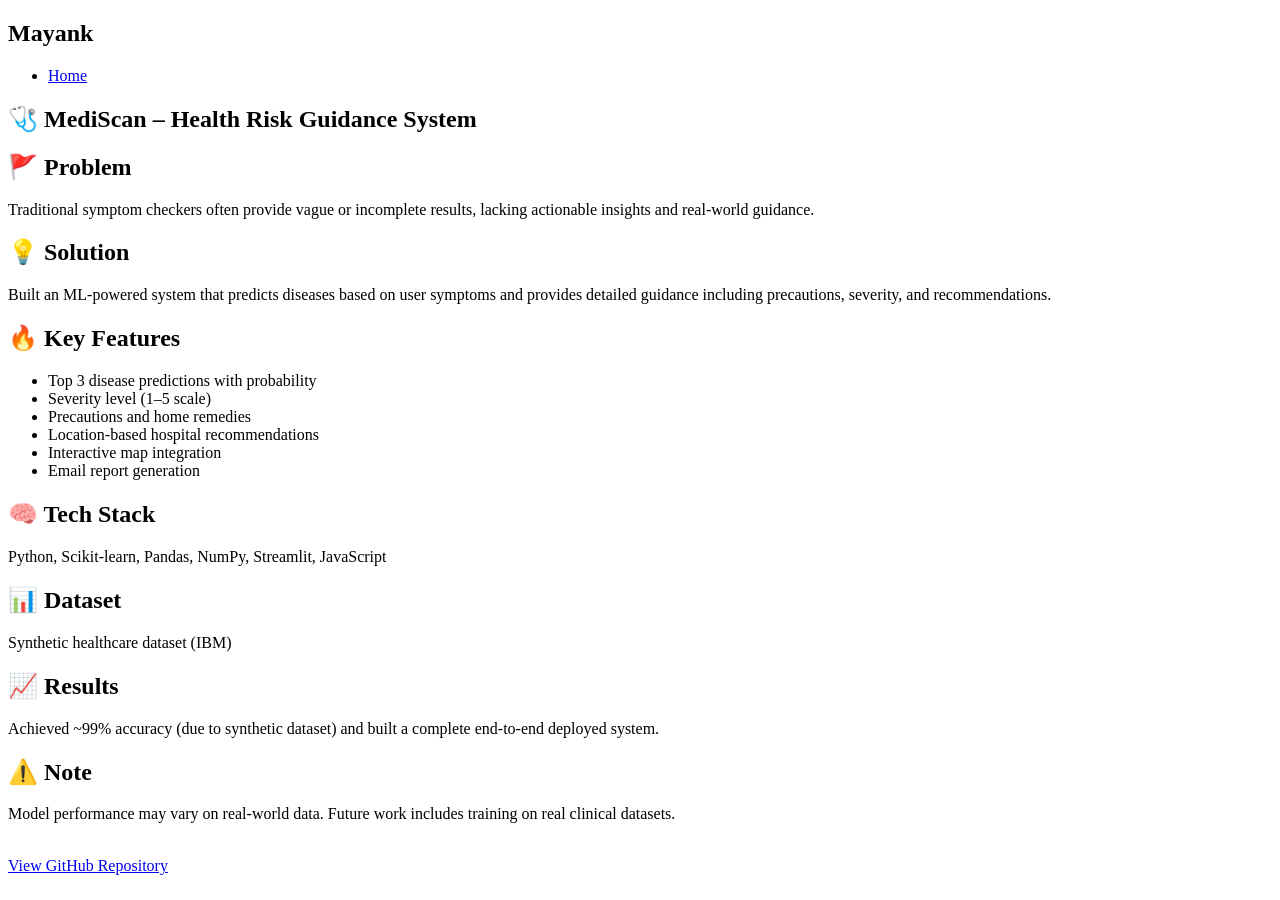
==== projects/mediscan.html @ 31c16c34 "Add new project pages for MediScan, CO2, HR, and Placement" ====
<!DOCTYPE html>
<html lang="en">
<head>
    <meta charset="UTF-8">
    <title>MediScan Project</title>
    <link rel="stylesheet" href="../style.css">
</head>
<body>

<nav>
    <h2>Mayank</h2>
    <ul>
        <li><a href="../index.html">Home</a></li>
    </ul>
</nav>

<section>
    <div class="content-box">
           <h1>🩺 MediScan – Health Risk Guidance System</h1>

    <h2>🚩 Problem</h2>
    <p>
        Traditional symptom checkers often provide vague or incomplete results,
        lacking actionable insights and real-world guidance.
    </p>

    <h2>💡 Solution</h2>
    <p>
        Built an ML-powered system that predicts diseases based on user symptoms
        and provides detailed guidance including precautions, severity, and recommendations.
    </p>

    <h2>🔥 Key Features</h2>
    <ul>
        <li>Top 3 disease predictions with probability</li>
        <li>Severity level (1–5 scale)</li>
        <li>Precautions and home remedies</li>
        <li>Location-based hospital recommendations</li>
        <li>Interactive map integration</li>
        <li>Email report generation</li>
    </ul>

    <h2>🧠 Tech Stack</h2>
    <p>
        Python, Scikit-learn, Pandas, NumPy, Streamlit, JavaScript
    </p>

    <h2>📊 Dataset</h2>
    <p>
        Synthetic healthcare dataset (IBM)
    </p>

    <h2>📈 Results</h2>
    <p>
        Achieved ~99% accuracy (due to synthetic dataset) and built a complete end-to-end deployed system.
    </p>

    <h2>⚠️ Note</h2>
    <p>
        Model performance may vary on real-world data. Future work includes training on real clinical datasets.
    </p>

    <br>

    <a href="..." class="btn">View GitHub Repository</a>
    </div>
</section>
</body>
</html>
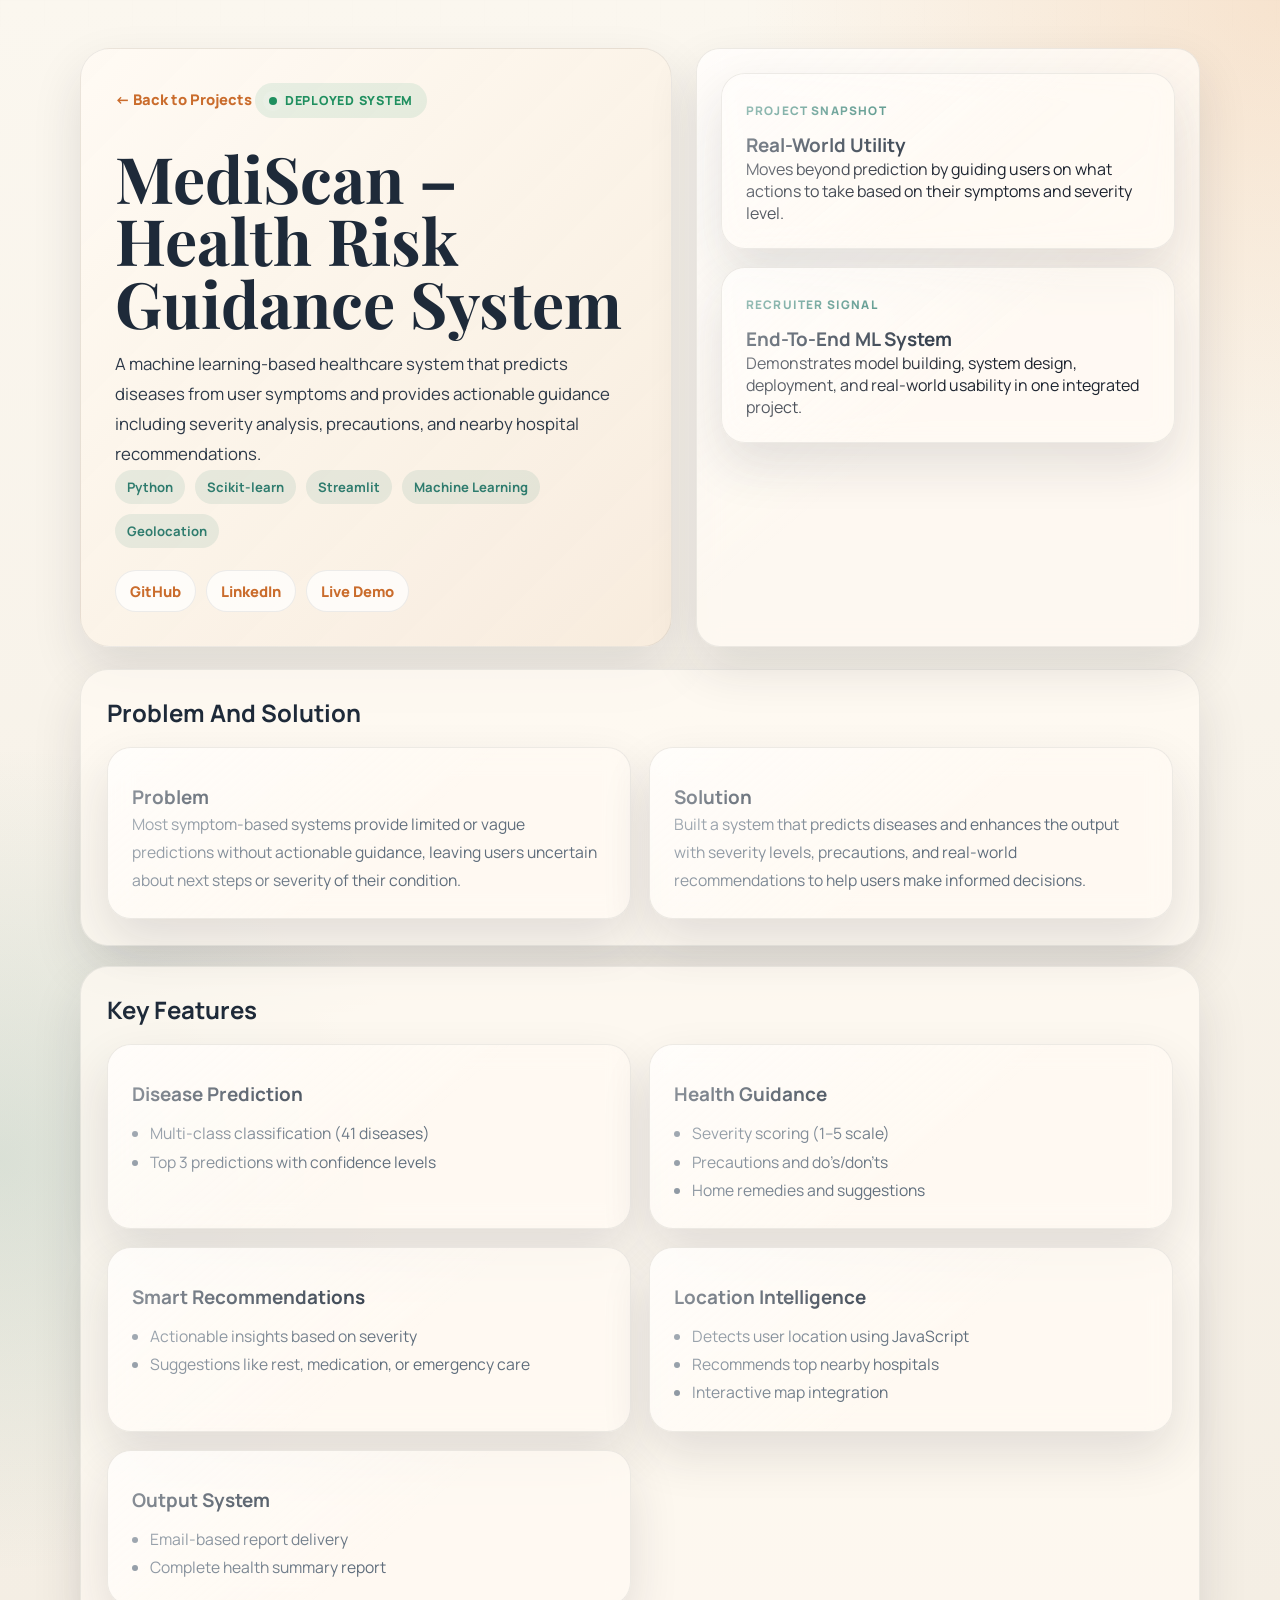
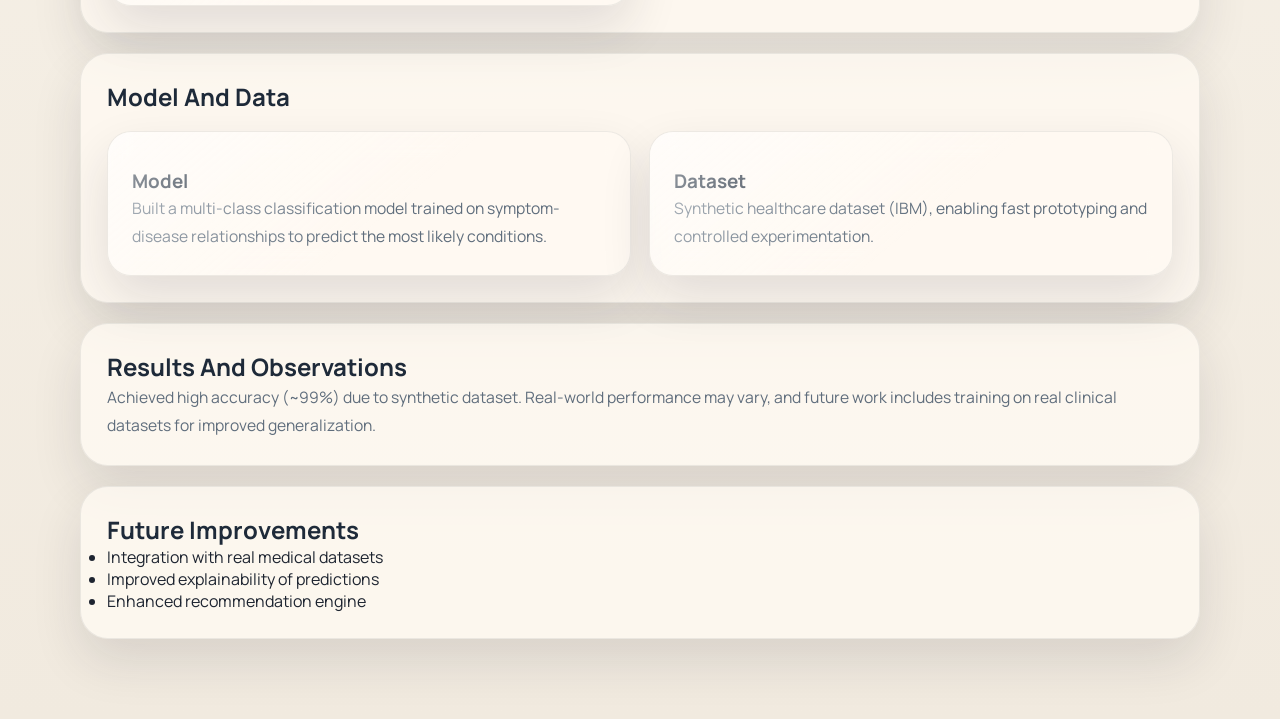
==== commit 5262ffa8: "Refactor code structure for improved readability and maintainability" ====
--- a/projects/mediscan.html
+++ b/projects/mediscan.html
@@ -2,69 +2,193 @@
 <html lang="en">
 <head>
     <meta charset="UTF-8">
-    <title>MediScan Project</title>
+    <meta name="viewport" content="width=device-width, initial-scale=1.0">
+    <title>MediScan | Project Details</title>
+
+    <link href="https://fonts.googleapis.com/css2?family=Manrope:wght@400;500;700;800&family=Playfair+Display:wght@600;700&display=swap" rel="stylesheet">
     <link rel="stylesheet" href="../style.css">
 </head>
-<body>
 
-<nav>
-    <h2>Mayank</h2>
-    <ul>
-        <li><a href="../index.html">Home</a></li>
-    </ul>
-</nav>
+<body class="project-detail-page">
 
-<section>
-    <div class="content-box">
-           <h1>🩺 MediScan – Health Risk Guidance System</h1>
+<div class="detail-shell">
 
-    <h2>🚩 Problem</h2>
-    <p>
-        Traditional symptom checkers often provide vague or incomplete results,
-        lacking actionable insights and real-world guidance.
-    </p>
+    <!-- HERO -->
+    <section class="detail-hero">
 
-    <h2>💡 Solution</h2>
-    <p>
-        Built an ML-powered system that predicts diseases based on user symptoms
-        and provides detailed guidance including precautions, severity, and recommendations.
-    </p>
+        <article class="detail-hero-main">
+            <a class="back-link" href="../index.html#projects">← Back to Projects</a>
 
-    <h2>🔥 Key Features</h2>
-    <ul>
-        <li>Top 3 disease predictions with probability</li>
-        <li>Severity level (1–5 scale)</li>
-        <li>Precautions and home remedies</li>
-        <li>Location-based hospital recommendations</li>
-        <li>Interactive map integration</li>
-        <li>Email report generation</li>
-    </ul>
+            <span class="detail-status status-live">Deployed System</span>
 
-    <h2>🧠 Tech Stack</h2>
-    <p>
-        Python, Scikit-learn, Pandas, NumPy, Streamlit, JavaScript
-    </p>
+            <h1>MediScan – Health Risk Guidance System</h1>
 
-    <h2>📊 Dataset</h2>
-    <p>
-        Synthetic healthcare dataset (IBM)
-    </p>
+            <p class="detail-summary">
+                A machine learning-based healthcare system that predicts diseases from user symptoms
+                and provides actionable guidance including severity analysis, precautions, and nearby hospital recommendations.
+            </p>
 
-    <h2>📈 Results</h2>
-    <p>
-        Achieved ~99% accuracy (due to synthetic dataset) and built a complete end-to-end deployed system.
-    </p>
+            <div class="detail-tags">
+                <span>Python</span>
+                <span>Scikit-learn</span>
+                <span>Streamlit</span>
+                <span>Machine Learning</span>
+                <span>Geolocation</span>
+            </div>
 
-    <h2>⚠️ Note</h2>
-    <p>
-        Model performance may vary on real-world data. Future work includes training on real clinical datasets.
-    </p>
+            <div class="detail-links">
+                <a href="https://github.com/Mayankjoshi341/MEDISCAN">GitHub</a>
+                <a href="#">LinkedIn</a>
+                <a href="#">Live Demo</a>
+            </div>
+        </article>
 
-    <br>
+        <aside class="detail-sidebar">
 
-    <a href="..." class="btn">View GitHub Repository</a>
-    </div>
-</section>
+            <div class="detail-card">
+                <span class="detail-label">Project Snapshot</span>
+                <h3>Real-World Utility</h3>
+                <p>
+                    Moves beyond prediction by guiding users on what actions to take based on their symptoms and severity level.
+                </p>
+            </div>
+
+            <div class="detail-card">
+                <span class="detail-label">Recruiter Signal</span>
+                <h3>End-To-End ML System</h3>
+                <p>
+                    Demonstrates model building, system design, deployment, and real-world usability in one integrated project.
+                </p>
+            </div>
+
+        </aside>
+    </section>
+
+    <!-- CONTENT -->
+    <section class="detail-content">
+
+        <!-- PROBLEM & SOLUTION -->
+        <article class="detail-section">
+            <h2>Problem And Solution</h2>
+
+            <div class="detail-grid">
+
+                <div class="detail-card">
+                    <h3>Problem</h3>
+                    <p>
+                        Most symptom-based systems provide limited or vague predictions without actionable guidance,
+                        leaving users uncertain about next steps or severity of their condition.
+                    </p>
+                </div>
+
+                <div class="detail-card">
+                    <h3>Solution</h3>
+                    <p>
+                        Built a system that predicts diseases and enhances the output with severity levels,
+                        precautions, and real-world recommendations to help users make informed decisions.
+                    </p>
+                </div>
+
+            </div>
+        </article>
+
+        <!-- FEATURES -->
+        <article class="detail-section">
+            <h2>Key Features</h2>
+
+            <div class="detail-grid">
+
+                <div class="detail-card">
+                    <h3>Disease Prediction</h3>
+                    <ul>
+                        <li>Multi-class classification (41 diseases)</li>
+                        <li>Top 3 predictions with confidence levels</li>
+                    </ul>
+                </div>
+
+                <div class="detail-card">
+                    <h3>Health Guidance</h3>
+                    <ul>
+                        <li>Severity scoring (1–5 scale)</li>
+                        <li>Precautions and do’s/don’ts</li>
+                        <li>Home remedies and suggestions</li>
+                    </ul>
+                </div>
+
+                <div class="detail-card">
+                    <h3>Smart Recommendations</h3>
+                    <ul>
+                        <li>Actionable insights based on severity</li>
+                        <li>Suggestions like rest, medication, or emergency care</li>
+                    </ul>
+                </div>
+
+                <div class="detail-card">
+                    <h3>Location Intelligence</h3>
+                    <ul>
+                        <li>Detects user location using JavaScript</li>
+                        <li>Recommends top nearby hospitals</li>
+                        <li>Interactive map integration</li>
+                    </ul>
+                </div>
+
+                <div class="detail-card">
+                    <h3>Output System</h3>
+                    <ul>
+                        <li>Email-based report delivery</li>
+                        <li>Complete health summary report</li>
+                    </ul>
+                </div>
+
+            </div>
+        </article>
+
+        <!-- MODEL -->
+        <article class="detail-section">
+            <h2>Model And Data</h2>
+
+            <div class="detail-grid">
+
+                <div class="detail-card">
+                    <h3>Model</h3>
+                    <p>
+                        Built a multi-class classification model trained on symptom-disease relationships
+                        to predict the most likely conditions.
+                    </p>
+                </div>
+
+                <div class="detail-card">
+                    <h3>Dataset</h3>
+                    <p>
+                        Synthetic healthcare dataset (IBM), enabling fast prototyping and controlled experimentation.
+                    </p>
+                </div>
+
+            </div>
+        </article>
+
+        <!-- RESULTS -->
+        <article class="detail-section">
+            <h2>Results And Observations</h2>
+            <p>
+                Achieved high accuracy (~99%) due to synthetic dataset. Real-world performance may vary,
+                and future work includes training on real clinical datasets for improved generalization.
+            </p>
+        </article>
+
+        <!-- FUTURE -->
+        <article class="detail-section">
+            <h2>Future Improvements</h2>
+            <ul>
+                <li>Integration with real medical datasets</li>
+                <li>Improved explainability of predictions</li>
+                <li>Enhanced recommendation engine</li>
+            </ul>
+        </article>
+
+    </section>
+
+</div>
+
 </body>
-</html>
-
+</html>
--- a/style.css
+++ b/style.css
@@ -0,0 +1,782 @@
+:root {
+    --bg: #f6f1e8;
+    --bg-deep: #1e2a39;
+    --surface: rgba(255, 250, 243, 0.8);
+    --surface-strong: #fffaf2;
+    --surface-dark: #203046;
+    --line: rgba(30, 42, 57, 0.12);
+    --text: #1d2430;
+    --muted: #5f6d7c;
+    --brand: #ca6c2c;
+    --brand-soft: #e89d5b;
+    --accent: #2f7c6e;
+    --accent-soft: #dcefe7;
+    --ok: #1f8f5f;
+    --warn: #9a6a00;
+    --shadow: 0 22px 50px rgba(29, 36, 48, 0.12);
+}
+
+* {
+    margin: 0;
+    padding: 0;
+    box-sizing: border-box;
+}
+
+html {
+    scroll-behavior: smooth;
+}
+
+body {
+    min-height: 100vh;
+    font-family: "Manrope", sans-serif;
+    color: var(--text);
+    background:
+        radial-gradient(circle at top left, rgba(232, 157, 91, 0.28), transparent 24%),
+        radial-gradient(circle at 90% 10%, rgba(47, 124, 110, 0.18), transparent 22%),
+        linear-gradient(180deg, #fbf6ef 0%, #f2ebe1 44%, #e7e2d7 100%);
+}
+
+body::before {
+    content: "";
+    position: fixed;
+    inset: 0;
+    pointer-events: none;
+    opacity: 0.18;
+    background-image:
+        linear-gradient(rgba(30, 42, 57, 0.06) 1px, transparent 1px),
+        linear-gradient(90deg, rgba(30, 42, 57, 0.06) 1px, transparent 1px);
+    background-size: 44px 44px;
+    mask-image: linear-gradient(to bottom, rgba(0, 0, 0, 0.38), transparent 82%);
+}
+
+a {
+    color: inherit;
+}
+
+.navbar {
+    position: sticky;
+    top: 0;
+    z-index: 20;
+    display: flex;
+    justify-content: space-between;
+    align-items: center;
+    gap: 24px;
+    padding: 20px 6vw;
+    background: rgba(250, 244, 235, 0.78);
+    backdrop-filter: blur(18px);
+    border-bottom: 1px solid rgba(30, 42, 57, 0.08);
+}
+
+.brand {
+    text-decoration: none;
+    font-weight: 800;
+    font-size: 1.1rem;
+    letter-spacing: 0.03em;
+    color: var(--bg-deep);
+}
+
+.nav-links {
+    display: flex;
+    flex-wrap: wrap;
+    justify-content: flex-end;
+    gap: 18px;
+    list-style: none;
+}
+
+.nav-links a {
+    text-decoration: none;
+    color: var(--muted);
+    font-size: 0.96rem;
+    font-weight: 600;
+    transition: color 0.2s ease;
+}
+
+.nav-links a:hover,
+.nav-links a:focus-visible {
+    color: var(--brand);
+}
+
+main {
+    width: min(1180px, calc(100% - 48px));
+    margin: 0 auto;
+    padding-bottom: 80px;
+}
+
+.hero,
+.content-section {
+    scroll-margin-top: 100px;
+}
+
+.hero {
+    min-height: calc(100vh - 84px);
+    display: grid;
+    grid-template-columns: 1.08fr 0.92fr;
+    gap: 46px;
+    align-items: center;
+    padding: 70px 0 56px;
+}
+
+.eyebrow {
+    display: inline-flex;
+    padding: 10px 14px;
+    border-radius: 999px;
+    border: 1px solid rgba(47, 124, 110, 0.18);
+    background: rgba(255, 255, 255, 0.52);
+    color: var(--accent);
+    font-size: 0.82rem;
+    font-weight: 800;
+    letter-spacing: 0.08em;
+    text-transform: uppercase;
+}
+
+.hero h1,
+.section-tag,
+.detail-hero h1 {
+    font-family: "Playfair Display", serif;
+}
+
+.hero h1 {
+    margin: 18px 0 14px;
+    font-size: clamp(3.7rem, 8vw, 6.5rem);
+    line-height: 0.95;
+    color: var(--bg-deep);
+}
+
+.hero-line {
+    max-width: 680px;
+    font-size: clamp(1.24rem, 2.2vw, 1.72rem);
+    line-height: 1.55;
+    color: #273447;
+}
+
+.hero-text,
+.panel p,
+.project-card p,
+.timeline-card p,
+.resume-panel p,
+.section-subtitle,
+.detail-section p,
+.detail-overview li,
+.detail-grid li {
+    font-size: 0.98rem;
+    line-height: 1.8;
+    color: var(--muted);
+}
+
+.hero-text {
+    max-width: 610px;
+    margin-top: 16px;
+}
+
+.hero-actions {
+    display: flex;
+    flex-wrap: wrap;
+    gap: 14px;
+    margin: 28px 0 30px;
+}
+
+.btn {
+    display: inline-flex;
+    align-items: center;
+    justify-content: center;
+    padding: 13px 22px;
+    border-radius: 999px;
+    border: 1px solid transparent;
+    text-decoration: none;
+    font-weight: 800;
+    transition: transform 0.22s ease, background 0.22s ease, border-color 0.22s ease;
+    cursor: pointer;
+}
+
+.btn:hover,
+.btn:focus-visible {
+    transform: translateY(-2px);
+}
+
+.btn-primary {
+    color: #fffaf2;
+    background: linear-gradient(135deg, var(--brand) 0%, var(--brand-soft) 100%);
+    box-shadow: 0 14px 32px rgba(202, 108, 44, 0.22);
+}
+
+.btn-secondary {
+    color: var(--bg-deep);
+    background: rgba(255, 255, 255, 0.55);
+    border-color: rgba(30, 42, 57, 0.12);
+}
+
+.reveal {
+    opacity: 0;
+    transform: translateY(24px);
+    transition:
+        opacity 0.7s ease,
+        transform 0.7s ease;
+}
+
+.reveal.is-visible {
+    opacity: 1;
+    transform: translateY(0);
+}
+
+.hero-highlights,
+.card-grid,
+.about-grid,
+.contact-grid,
+.detail-grid,
+.detail-metrics {
+    display: grid;
+    gap: 18px;
+}
+
+.hero-highlights {
+    grid-template-columns: repeat(3, minmax(0, 1fr));
+}
+
+.stat-card,
+.panel,
+.project-card,
+.timeline-card,
+.detail-card,
+.detail-sidebar {
+    position: relative;
+    overflow: hidden;
+    padding: 24px;
+    border-radius: 24px;
+    border: 1px solid rgba(30, 42, 57, 0.08);
+    background: rgba(255, 250, 243, 0.74);
+    box-shadow: var(--shadow);
+    backdrop-filter: blur(12px);
+}
+
+.stat-card,
+.panel,
+.project-card,
+.timeline-card,
+.detail-card,
+.detail-sidebar,
+.detail-section,
+.detail-hero-main {
+    transition:
+        transform 0.28s ease,
+        box-shadow 0.28s ease,
+        border-color 0.28s ease,
+        background 0.28s ease;
+}
+
+.stat-card::before,
+.panel::before,
+.project-card::before,
+.timeline-card::before,
+.detail-card::before,
+.detail-sidebar::before {
+    content: "";
+    position: absolute;
+    inset: 0;
+    pointer-events: none;
+    background: linear-gradient(140deg, rgba(255, 255, 255, 0.6), transparent 55%);
+}
+
+.stat-label,
+.card-kicker,
+.timeline-year,
+.detail-label {
+    text-transform: uppercase;
+    letter-spacing: 0.1em;
+    font-size: 0.74rem;
+    font-weight: 800;
+    color: var(--accent);
+}
+
+.stat-card strong,
+.panel h3,
+.project-card h3,
+.timeline-card h3,
+.detail-card h3,
+.detail-sidebar h3 {
+    display: block;
+    margin-top: 12px;
+    font-size: 1.18rem;
+    color: var(--bg-deep);
+}
+
+.stat-card:hover,
+.panel:hover,
+.project-card:hover,
+.timeline-card:hover,
+.detail-card:hover,
+.detail-sidebar:hover,
+.detail-section:hover {
+    transform: translateY(-8px);
+    box-shadow: 0 28px 55px rgba(29, 36, 48, 0.16);
+    border-color: rgba(47, 124, 110, 0.2);
+}
+
+.hero-visual {
+    display: flex;
+    justify-content: center;
+}
+
+.blob-shell {
+    width: min(430px, 100%);
+    aspect-ratio: 1 / 1.08;
+    padding: 16px;
+    border-radius: 57% 43% 48% 52% / 41% 55% 45% 59%;
+    background: linear-gradient(135deg, rgba(232, 157, 91, 0.92), rgba(47, 124, 110, 0.84));
+    box-shadow: 0 30px 70px rgba(30, 42, 57, 0.22);
+    animation: morph 10s ease-in-out infinite;
+}
+
+.profile-photo,
+.photo-fallback {
+    width: 100%;
+    height: 100%;
+    border-radius: 58% 42% 46% 54% / 50% 44% 56% 50%;
+    background: linear-gradient(160deg, #d79b67, #254259);
+}
+
+.profile-photo {
+    display: block;
+    object-fit: cover;
+}
+
+.photo-fallback {
+    display: none;
+    place-items: center;
+    text-align: center;
+    color: #fffaf2;
+    padding: 30px;
+}
+
+.photo-fallback span {
+    display: block;
+    font-family: "Playfair Display", serif;
+    font-size: 1.7rem;
+}
+
+.photo-fallback small {
+    margin-top: 8px;
+    font-size: 0.94rem;
+}
+
+.content-section {
+    padding: 54px 0;
+}
+
+.section-heading {
+    max-width: 760px;
+    margin-bottom: 26px;
+}
+
+.section-tag {
+    font-size: clamp(2.55rem, 5vw, 4rem);
+    line-height: 1;
+    color: var(--bg-deep);
+}
+
+.section-subtitle {
+    max-width: 620px;
+    margin-top: 10px;
+    font-size: 0.95rem;
+}
+
+.about-grid,
+.card-grid {
+    grid-template-columns: repeat(2, minmax(0, 1fr));
+}
+
+.contact-grid {
+    grid-template-columns: repeat(4, minmax(0, 1fr));
+}
+
+.skills-grid {
+    grid-template-columns: repeat(3, minmax(0, 1fr));
+}
+
+.project-grid {
+    align-items: stretch;
+}
+
+.project-card {
+    display: flex;
+    flex-direction: column;
+    gap: 14px;
+    min-height: 290px;
+}
+
+.project-top {
+    display: flex;
+    justify-content: space-between;
+    align-items: center;
+    gap: 12px;
+}
+
+.project-status {
+    display: inline-flex;
+    align-items: center;
+    gap: 8px;
+    padding: 7px 12px;
+    border-radius: 999px;
+    font-size: 0.76rem;
+    font-weight: 800;
+    text-transform: uppercase;
+    letter-spacing: 0.06em;
+}
+
+.project-status::before,
+.detail-status::before {
+    content: "";
+    width: 8px;
+    height: 8px;
+    border-radius: 999px;
+    background: currentColor;
+    box-shadow: 0 0 0 6px rgba(255, 255, 255, 0.12);
+}
+
+.status-live {
+    color: var(--ok);
+    background: rgba(31, 143, 95, 0.1);
+}
+
+.status-build {
+    color: var(--warn);
+    background: rgba(154, 106, 0, 0.12);
+}
+
+.project-meta,
+.detail-tags,
+.detail-links {
+    display: flex;
+    flex-wrap: wrap;
+    gap: 10px;
+}
+
+.project-meta span,
+.detail-tags span {
+    padding: 8px 12px;
+    border-radius: 999px;
+    background: rgba(47, 124, 110, 0.1);
+    color: var(--accent);
+    font-size: 0.82rem;
+    font-weight: 700;
+}
+
+.project-links {
+    display: flex;
+    flex-wrap: wrap;
+    gap: 12px;
+    margin-top: auto;
+}
+
+.project-links a,
+.detail-links a,
+.back-link {
+    text-decoration: none;
+    font-size: 0.92rem;
+    font-weight: 800;
+    color: var(--brand);
+}
+
+.project-links a:hover,
+.detail-links a:hover,
+.back-link:hover {
+    color: var(--accent);
+}
+
+.more-projects {
+    margin-top: 24px;
+}
+
+.more-projects summary {
+    width: fit-content;
+    list-style: none;
+}
+
+.more-projects summary::-webkit-details-marker {
+    display: none;
+}
+
+.more-project-grid {
+    margin-top: 20px;
+}
+
+.timeline {
+    display: grid;
+    gap: 18px;
+}
+
+.resume-panel {
+    display: flex;
+    justify-content: space-between;
+    align-items: center;
+    gap: 24px;
+}
+
+code {
+    padding: 2px 6px;
+    border-radius: 8px;
+    font-family: Consolas, monospace;
+    background: rgba(30, 42, 57, 0.08);
+}
+
+.project-detail-page {
+    background:
+        radial-gradient(circle at top right, rgba(232, 157, 91, 0.22), transparent 20%),
+        radial-gradient(circle at left center, rgba(47, 124, 110, 0.14), transparent 24%),
+        linear-gradient(180deg, #fbf7ef 0%, #f1eadf 100%);
+}
+
+.detail-shell {
+    width: min(1120px, calc(100% - 40px));
+    margin: 0 auto;
+    padding: 48px 0 80px;
+}
+
+.detail-hero {
+    display: grid;
+    grid-template-columns: 1.08fr 0.92fr;
+    gap: 24px;
+    align-items: stretch;
+}
+
+.detail-hero-main,
+.detail-sidebar {
+    min-height: 100%;
+}
+
+.detail-hero-main {
+    padding: 34px;
+    border-radius: 30px;
+    background: linear-gradient(135deg, rgba(255, 250, 243, 0.96), rgba(247, 235, 220, 0.9));
+    border: 1px solid rgba(30, 42, 57, 0.08);
+    box-shadow: var(--shadow);
+}
+
+.back-link {
+    display: inline-flex;
+    margin-bottom: 20px;
+}
+
+.detail-status {
+    display: inline-flex;
+    align-items: center;
+    gap: 8px;
+    padding: 9px 14px;
+    border-radius: 999px;
+    font-size: 0.78rem;
+    font-weight: 800;
+    text-transform: uppercase;
+    letter-spacing: 0.06em;
+}
+
+.detail-hero h1 {
+    margin-top: 18px;
+    font-size: clamp(2.9rem, 5vw, 4.7rem);
+    line-height: 0.98;
+    color: var(--bg-deep);
+}
+
+.detail-summary {
+    margin-top: 14px;
+    font-size: 1.05rem;
+    line-height: 1.8;
+    color: #2d3948;
+}
+
+.detail-links {
+    margin-top: 22px;
+}
+
+.detail-links a {
+    padding: 10px 14px;
+    border-radius: 999px;
+    background: rgba(255, 255, 255, 0.72);
+    border: 1px solid rgba(30, 42, 57, 0.08);
+}
+
+.detail-sidebar {
+    display: grid;
+    gap: 18px;
+    align-content: start;
+}
+
+.detail-sidebar ul,
+.detail-overview ul,
+.detail-grid ul {
+    margin-top: 12px;
+    padding-left: 18px;
+}
+
+.detail-content {
+    display: grid;
+    gap: 20px;
+    margin-top: 22px;
+}
+
+.detail-section {
+    padding: 26px;
+    border-radius: 28px;
+    background: rgba(255, 250, 243, 0.78);
+    border: 1px solid rgba(30, 42, 57, 0.08);
+    box-shadow: var(--shadow);
+}
+
+.detail-section h2 {
+    font-size: 1.5rem;
+    color: var(--bg-deep);
+}
+
+.detail-metrics {
+    grid-template-columns: repeat(3, minmax(0, 1fr));
+    margin-top: 16px;
+}
+
+.metric {
+    padding: 18px;
+    border-radius: 22px;
+    background: rgba(47, 124, 110, 0.08);
+}
+
+.metric strong {
+    display: block;
+    font-size: 1.3rem;
+    color: var(--bg-deep);
+}
+
+.metric span {
+    display: block;
+    margin-top: 6px;
+    font-size: 0.86rem;
+    color: var(--muted);
+}
+
+.detail-grid {
+    grid-template-columns: repeat(2, minmax(0, 1fr));
+    margin-top: 18px;
+}
+
+@keyframes morph {
+    0%,
+    100% {
+        border-radius: 57% 43% 48% 52% / 41% 55% 45% 59%;
+    }
+    50% {
+        border-radius: 42% 58% 58% 42% / 56% 43% 57% 44%;
+    }
+}
+
+@media (max-width: 980px) {
+    .hero,
+    .detail-hero,
+    .about-grid,
+    .card-grid,
+    .detail-grid,
+    .detail-metrics {
+        grid-template-columns: 1fr;
+    }
+
+    .skills-grid {
+        grid-template-columns: repeat(2, minmax(0, 1fr));
+    }
+
+    .contact-grid {
+        grid-template-columns: repeat(2, minmax(0, 1fr));
+    }
+
+    .hero-visual {
+        order: -1;
+    }
+
+    .hero-highlights {
+        grid-template-columns: 1fr;
+    }
+
+    .resume-panel {
+        flex-direction: column;
+        align-items: flex-start;
+    }
+}
+
+@media (max-width: 720px) {
+    .navbar {
+        padding: 18px 20px;
+        flex-direction: column;
+        align-items: flex-start;
+    }
+
+    .nav-links {
+        justify-content: flex-start;
+        gap: 12px 16px;
+    }
+
+    .hero-actions,
+    .project-links,
+    .project-meta,
+    .detail-links,
+    .detail-tags {
+        gap: 10px;
+    }
+
+    main,
+    .detail-shell {
+        width: min(100% - 28px, 1180px);
+    }
+
+    .hero {
+        min-height: auto;
+        gap: 30px;
+        padding-top: 42px;
+    }
+
+    .hero h1 {
+        font-size: clamp(3rem, 16vw, 4.8rem);
+    }
+
+    .section-tag {
+        font-size: clamp(2.2rem, 12vw, 3.2rem);
+    }
+
+    .skills-grid,
+    .contact-grid {
+        grid-template-columns: 1fr;
+    }
+
+    .blob-shell {
+        width: min(320px, 100%);
+    }
+
+    .stat-card,
+    .panel,
+    .project-card,
+    .timeline-card,
+    .detail-card,
+    .detail-sidebar,
+    .detail-section,
+    .detail-hero-main {
+        padding: 20px;
+        border-radius: 22px;
+    }
+}
+
+@media (prefers-reduced-motion: reduce) {
+    html {
+        scroll-behavior: auto;
+    }
+
+    .reveal,
+    .reveal.is-visible,
+    .btn,
+    .stat-card,
+    .panel,
+    .project-card,
+    .timeline-card,
+    .detail-card,
+    .detail-sidebar,
+    .detail-section,
+    .detail-hero-main,
+    .blob-shell {
+        transition: none;
+        animation: none;
+        transform: none;
+        opacity: 1;
+    }
+}
